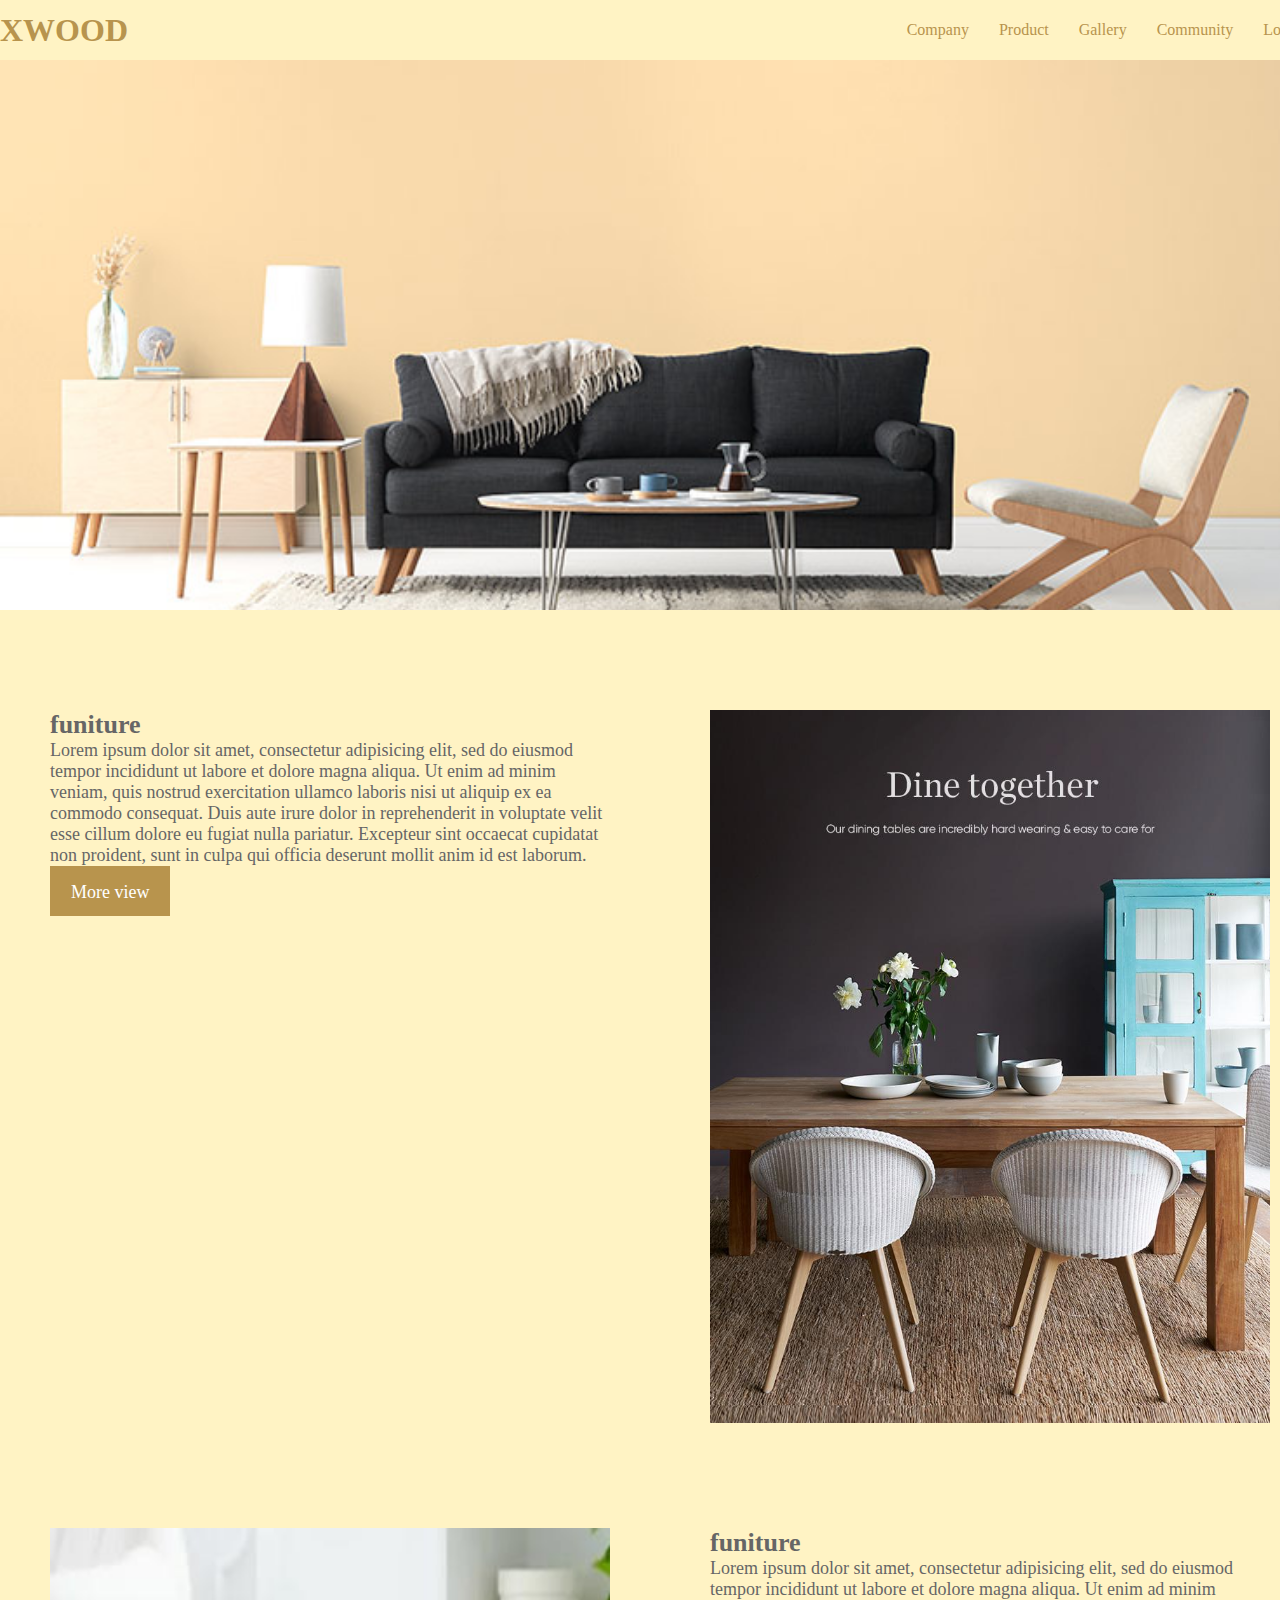
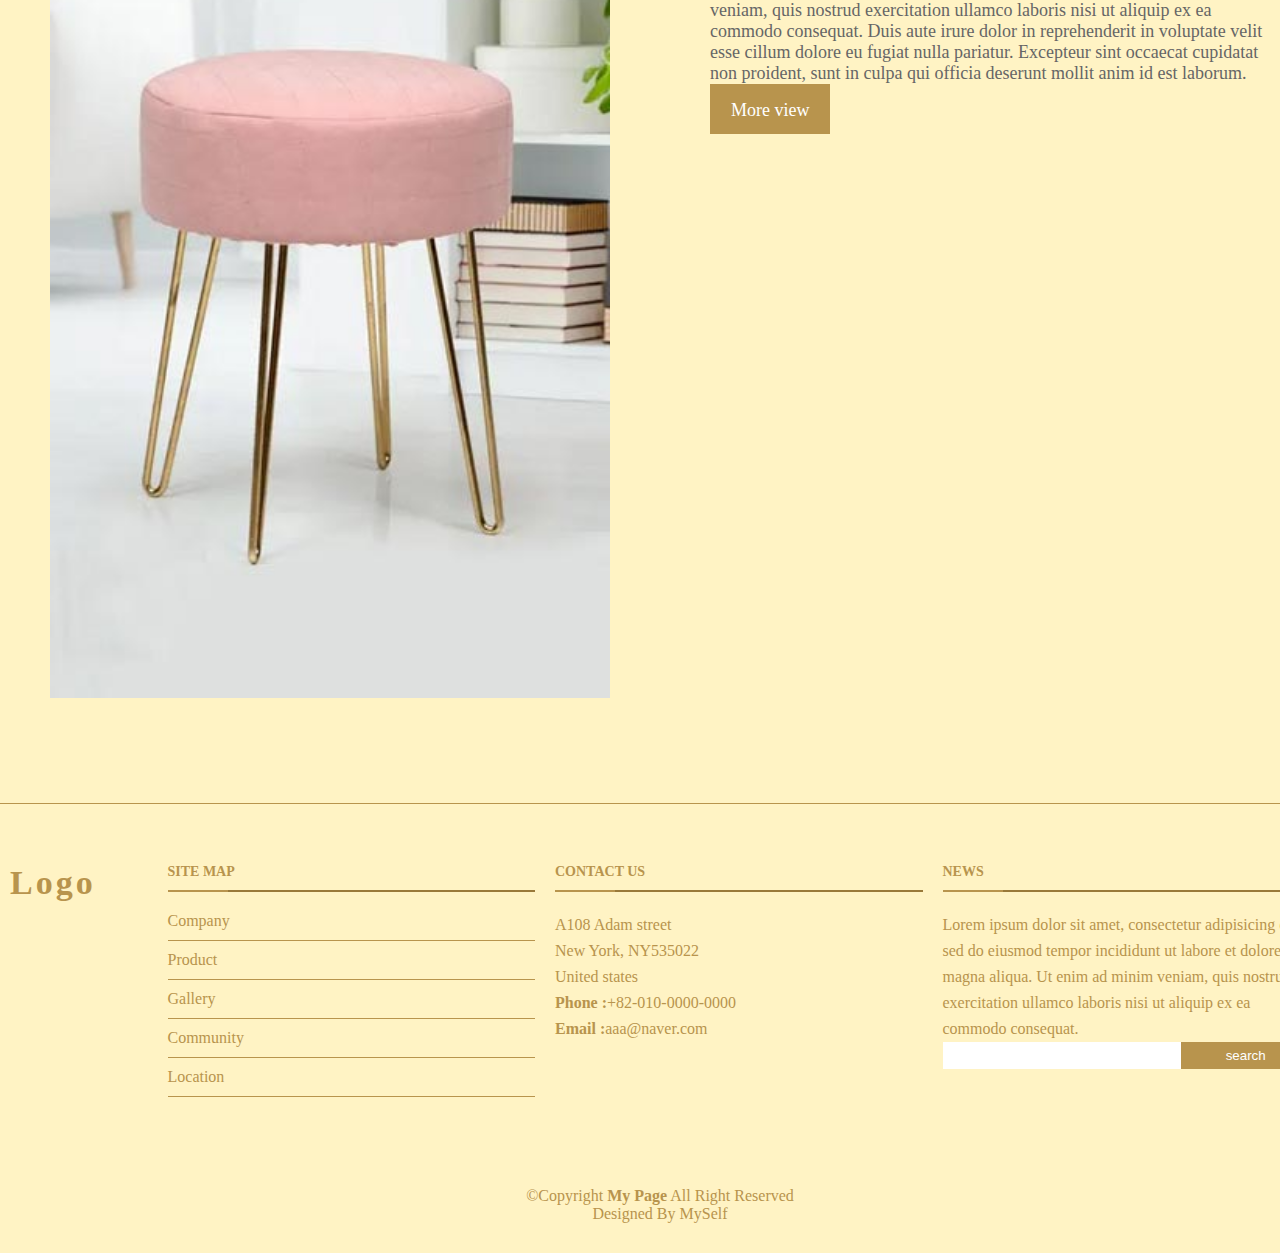
==== index.html @ 2237ab39 "Initial commit" ====
<!DOCTYPE html>
<html lang="ko">
  <head>
    <meta charset="utf-8">
    <meta name="viewport" content="width=device-width, initial-scale=1, maximum-scale=1. minimum-scale=1 user-scalable=no">
    <title>xwood</title>
    <link rel="stylesheet" href="./css/style.min.css">
    <script type="text/javascript" src="./js/jquery.min.js"></script>
    <script type="text/javascript" src="./js/common.js"></script>
  </head>
  <body>
    <div id="wrap">
      <header id="header">
        <!-- 로고 -->
        <h1 id="top-logo">
          <a href="index.html">XWOOD</a>
        </h1>
        <!-- 메인 메뉴 -->
        <nav id="top-nav">
          <ul>
            <li>
              <a href="./company/introduce.html">Company</a>
              <ul class="sub-menu">
                <li><a href="./company/introduce.html">introduce</a></li>
                <li><a href="./company/ci.html">CI</a></li>
                <li><a href="./company/history.html">History</a></li>
              </ul>
            </li>
            <li><a href="./product/product.html">Product</a></li>
            <li><a href="./gallery/gallery.html">Gallery</a></li>
            <li>
              <a href="./community/notice.html">Community</a>
              <ul class="sub-menu">
                <li><a href="./community/notice.html">Notice</a></li>
                <li><a href="./community/faq.html">FAQ</a></li>
              </ul>
            </li>
            <li><a href="./location/location.html">Location</a></li>
          </ul>
        </nav>
      </header>
      <main>
        <!-- 메인 배너 -->
        <div class="mainbanner"></div>
        <!-- 컨텐츠 영역 -->
        <div class="container">
          <div class="content">
            <div class="inner">
              <div class="box items_2">
                <div class="items">
                  <h3 class="title">funiture</h3>
                  <p>Lorem ipsum dolor sit amet, consectetur adipisicing elit, sed do eiusmod tempor incididunt ut labore et dolore magna aliqua. Ut enim ad minim veniam, quis nostrud exercitation ullamco laboris nisi ut aliquip ex ea commodo consequat. Duis aute irure dolor in reprehenderit in voluptate velit esse cillum dolore eu fugiat nulla pariatur. Excepteur sint occaecat cupidatat non proident, sunt in culpa qui officia deserunt mollit anim id est laborum.</p>
                  <a href="./company/introduce.html" class="gbtn">More view</a>
                </div>
                <div class="items">
                  <img src="./img/thumb_nail01.jpg" alt="funiture">
                </div>
              </div>
              <div class="box items_2">
                <div class="items">
                  <img src="./img/thumb_nail02.jpg" alt="funiture">
                </div>
                <div class="items">
                  <h3 class="title">funiture</h3>
                  <p>Lorem ipsum dolor sit amet, consectetur adipisicing elit, sed do eiusmod tempor incididunt ut labore et dolore magna aliqua. Ut enim ad minim veniam, quis nostrud exercitation ullamco laboris nisi ut aliquip ex ea commodo consequat. Duis aute irure dolor in reprehenderit in voluptate velit esse cillum dolore eu fugiat nulla pariatur. Excepteur sint occaecat cupidatat non proident, sunt in culpa qui officia deserunt mollit anim id est laborum.</p>
                  <a href="./company/introduce.html" class="gbtn">More view</a>
                </div>
              </div>
            </div>
          </div>
        </div>
      </main>
      <footer id="footer">
        <!-- footer 상단 영역 -->
        <div class="footer-top">
          <div class="container">
            <div class="row">
              <div class="column footer-logo">
                <!-- footer logo 영역 -->
                <h3>Logo</h3>
              </div>
              <div class="column">
                <!-- site map 영역 -->
                <h4>site map</h4>
                <ul>
                  <li><a href="./company/introduce.html">Company</a></li>
                  <li><a href="./product/product.html">Product</a></li>
                  <li><a href="./gallery/gallery.html">Gallery</a></li>
                  <li><a href="./community/notice.html">Community</a></li>
                  <li><a href="./location/location.html">Location</a></li>
                </ul>
              </div>
              <div class="column">
                <!-- contact us 영역 -->
                <h4>contact us</h4>
                <p>
                  A108 Adam street<br>
                  New York, NY535022<br>
                  United states<br>
                  <strong>Phone :</strong><a href="tel:+82-10-0000-0000">+82-010-0000-0000</a><br>
                  <strong>Email :</strong><a href="mailto:aaa@naver.com">aaa@naver.com</a></p>
              </div>
              <div class="column news">
                <!-- news 영역 -->
                <h4>news</h4>
                <p>Lorem ipsum dolor sit amet, consectetur adipisicing elit, sed do eiusmod tempor incididunt ut labore et dolore magna aliqua. Ut enim ad minim veniam, quis nostrud exercitation ullamco laboris nisi ut aliquip ex ea commodo consequat.</p>
                <form>
                  <input type="text" name="search"><input type="submit" value="search">
                </form>
              </div>
            </div>
          </div>
        </div>
        <!-- footer 하단 영역 -->
        <div class="container">
          <div class="copyright">
            &copy;Copyright<strong> My Page</strong> All Right Reserved
          </div>
          <div class="credits">
            Designed By <a href="mailto:aaa@naver.com">MySelf</a>
          </div>
        </div>
      </footer>
    </div>
  </body>
</html>
---- css/style.min.css ----
html,body{height:100%}body{background:#fff3c4;color:#666}html,body,p,ul,li,h1,h2,h3,h4,h5,h6{margin:0;padding:0}li{list-style:none}a{text-decoration:none;color:#b8944d;transition:.5s}a:hover{color:#e3a936}.gbtn{display:inline-block;box-sizing:border-box;padding:0 20px;height:50px;line-height:50px;text-align:center;background:#b8944d;color:white;border:1px solid #b8944d}.gbtn:hover{background:white;color:#b8944d}.box{display:flex}.box .items{box-sizing:border-box;padding:50px;flex:100%;flex-shrink:0;font-size:18px}.box .items .title{font-size:26px}.box .items img{width:100%}.box.items_2 .items{flex:50%}table{width:100%;table-layout:fixed;border-collapse:collapse;border:0}table+.gbtn{margin-top:20px}table+.gbtn.right{float:right}table th{padding:20px 15px;text-align:left;font-weight:500;font-size:16px;color:white;text-transform:uppercase}table td{padding:15px;height:30px;text-align:left;vertical-align:middle;font-weight:300;font-size:12px;color:#666;border-bottom:1px solid #b8944d}.tbl-header{background-color:#b8944d}.tbl-content{margin-top:0}dl{margin:50px auto}dl dt{font-size:18px;text-indent:3em;color:white;line-height:35px;height:35px;background:#b8944d}dl dd{height:300px;background:#d4d0c8}dl dd p{text-indent:1em;padding:20px}#wrap{width:1320px;margin:0 auto}#wrap #header{position:relative;height:60px}#wrap #header #top-logo{float:left}#wrap #header #top-logo a{height:60px;line-height:60px}#wrap #header #top-nav{position:relative;height:60px;float:right}#wrap #header #top-nav ul{float:left}#wrap #header #top-nav ul li{position:relative;float:left;margin-left:30px}#wrap #header #top-nav ul li:first-child{margin-left:0}#wrap #header #top-nav ul li a{display:inline-block;width:100%;height:100%;line-height:60px}#wrap #header #top-nav ul li:hover .sub-menu{visibility:visible;top:100%;opacity:1}#wrap #header #top-nav ul li .sub-menu{position:absolute;border:1px solid #b8944d;visibility:hidden;top:calc( 100% - 3px);opacity:0;transition:.3s}#wrap #header #top-nav ul li .sub-menu li{width:100%;margin:0;background:white;box-sizing:border-box;padding:0 10px;min-width:150px;transition:.3s}#wrap #header #top-nav ul li .sub-menu li:hover{background:#b8944d}#wrap #header #top-nav ul li .sub-menu li:hover a{color:white}#wrap #header #top-nav ul li .sub-menu li a{line-height:40px;height:40px}#wrap main{min-height:calc( 100vh - (60px + 80px + 51px ))}#wrap #footer{margin-top:50px;border-top:1px solid #b8944d;color:#b8944d}#wrap #footer>.container{padding:30px 0;text-align:center}#wrap #footer .container .row{display:flex;justify-content:center;flex-wrap:wrap}#wrap #footer .container .row .column{flex:25%;padding:0 10px;margin-bottom:30px;box-sizing:border-box}#wrap #footer .container .row .column.footer-logo{flex:100px}#wrap #footer .container .row .column.footer-logo h3{font-size:34px;padding:2px 0 2px 0;line-height:1;font-weight:700;letter-spacing:3px}#wrap #footer .container .row .column.news input[type=text]{border:0;padding:6px 8px;width:65%;box-sizing:border-box}#wrap #footer .container .row .column.news input[type=submit]{border:0;padding:6px 0;width:35%;background:#b8944d;color:white;cursor:pointer}#wrap #footer .container .row .column h4{position:relative;font-size:14px;font-weight:700;text-transform:uppercase;padding-bottom:12px;margin-bottom:20px}#wrap #footer .container .row .column h4::before,#wrap #footer .container .row .column h4::after{content:'';position:absolute;left:0;bottom:0;height:2px}#wrap #footer .container .row .column h4::before{right:0;background:#997939}#wrap #footer .container .row .column h4::after{width:60px;background:#b8944d}#wrap #footer .container .row .column ul li{border-bottom:1px solid #b8944d;padding:10px 0}#wrap #footer .container .row .column ul li:first-child{padding-top:0}#wrap #footer .container .row .column p{line-height:26px}#wrap #footer .footer-top{padding:60px 0 30px}.mainbanner{height:550px;background:url("../img/main_banner.jpg");background-repeat:no-repeat;background-size:cover}.inner:nth-child(1){margin-top:50px}body.subpage main .container{display:flex}body.subpage main .container #lnb{flex:230px;flex-shrink:0;flex-grow:0;box-sizing:border-box;padding-right:50px}body.subpage main .container #lnb ul li{border-bottom:1px solid #b8944d}body.subpage main .container #lnb ul li a{display:inline-block;width:100%;height:100%;line-height:50px;font-size:18px;box-sizing:border-box;transition:.5s}body.subpage main .container #lnb ul li a:hover{padding-left:20px}body.subpage main .container #lnb ul li a.on{color:white;background:#b8944d;padding-left:20px}body.subpage main .container .sub-title+.inner .tbl-header{margin-top:50px}body.subpage main .container span{position:relative;display:inline-block;padding-bottom:8px;margin-left:50px;line-height:43px}body.subpage main .container span::before{content:'';display:block;position:absolute;width:100%;height:3px;bottom:0;background:#b8944d}body.subpage main .container .inner+.inner{margin-top:50px;padding-top:50px;border-top:1px solid #b8944d}body.subpage main .container .inner .box{flex-wrap:wrap}
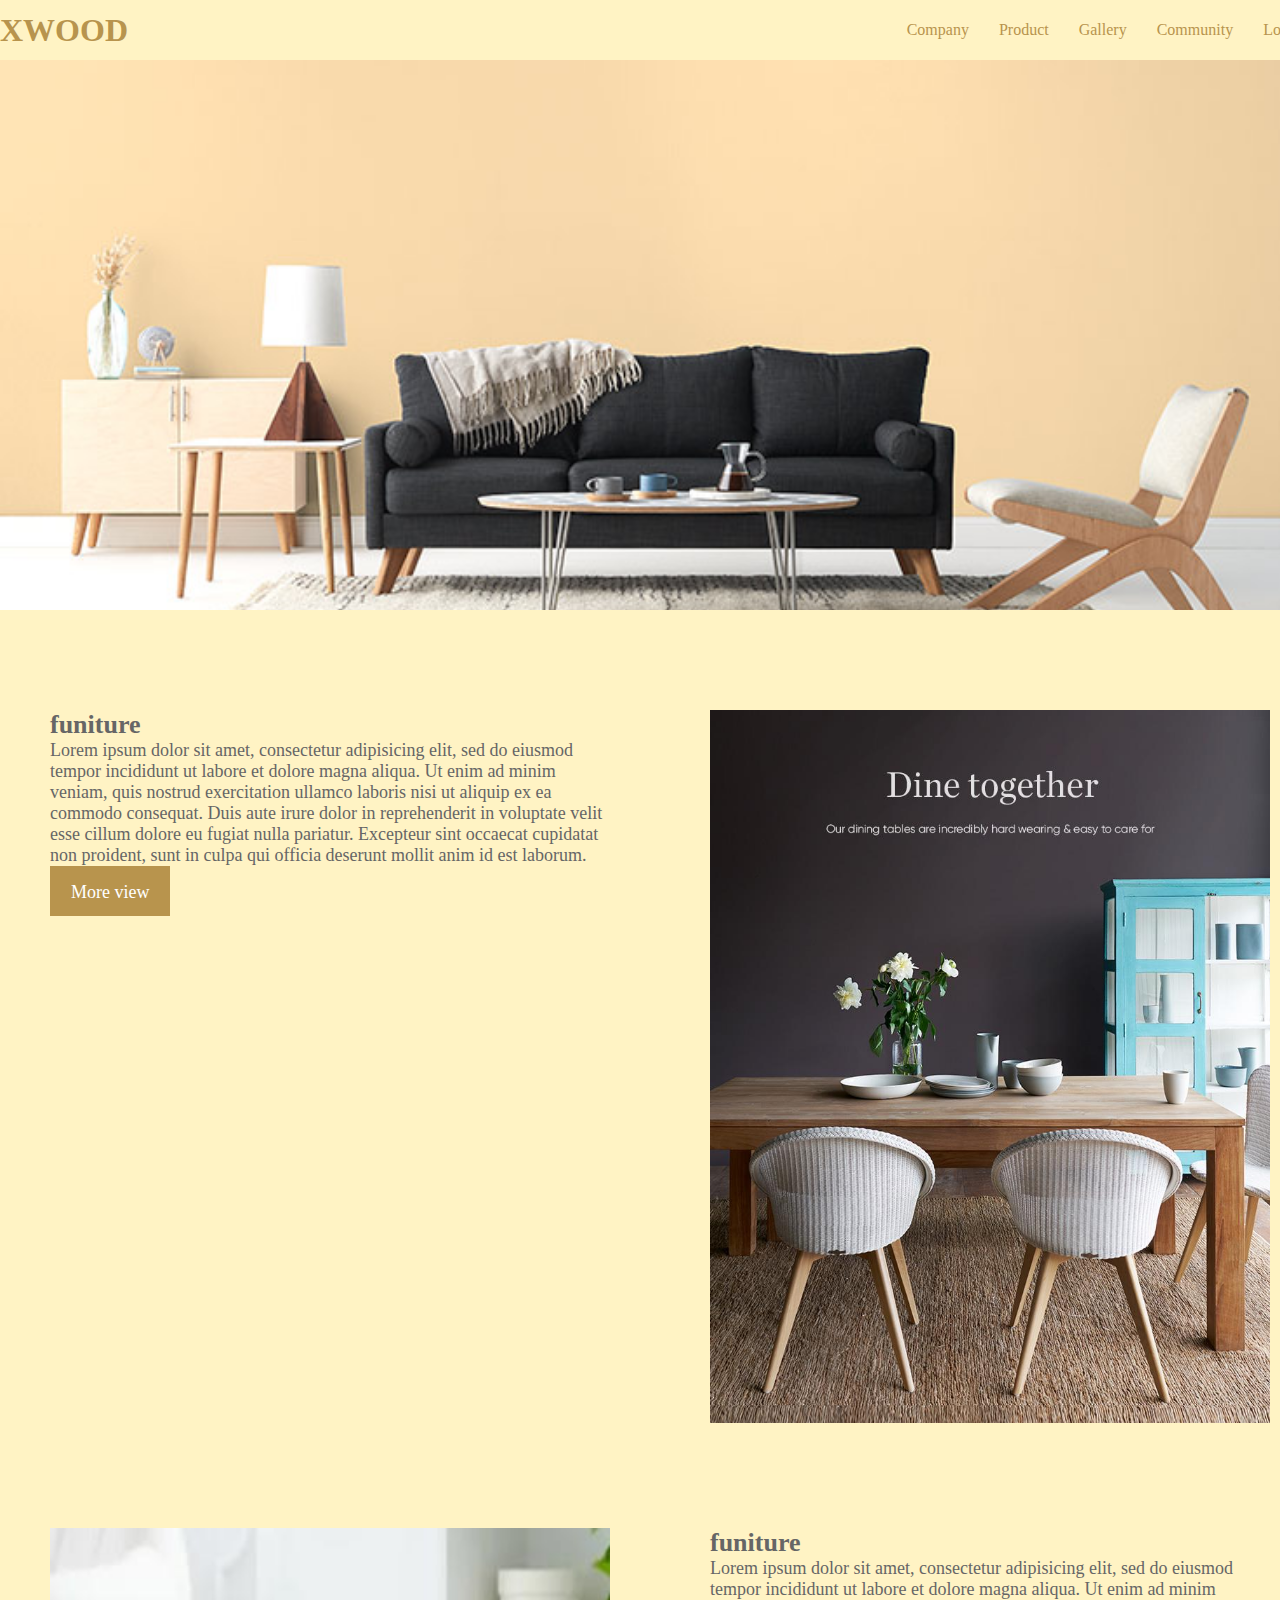
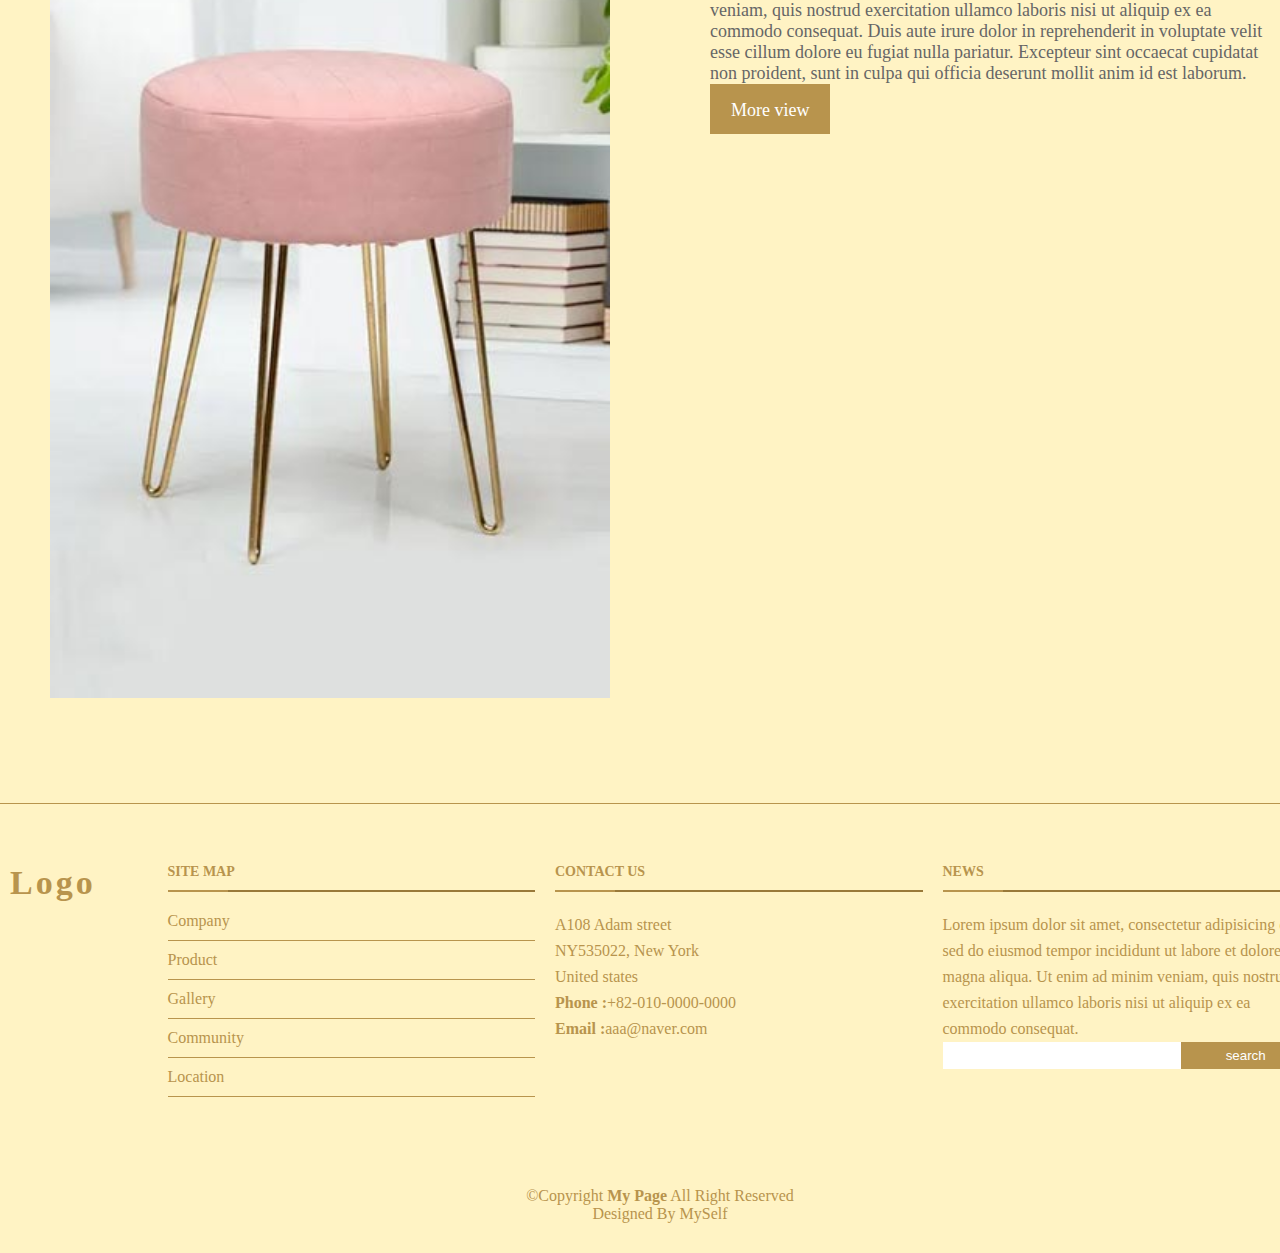
==== commit a5862c5e: "Update index.html" ====
--- a/index.html
+++ b/index.html
@@ -2,7 +2,7 @@
 <html lang="ko">
   <head>
     <meta charset="utf-8">
-    <meta name="viewport" content="width=device-width, initial-scale=1, maximum-scale=1. minimum-scale=1 user-scalable=no">
+    <meta name="viewport" content="width=device-width, initial-scale=1, minimum-scale=1, maximum-scale=1, user-scalable=no">
     <title>xwood</title>
     <link rel="stylesheet" href="./css/style.min.css">
     <script type="text/javascript" src="./js/jquery.min.js"></script>
@@ -95,7 +95,7 @@
                 <h4>contact us</h4>
                 <p>
                   A108 Adam street<br>
-                  New York, NY535022<br>
+                  NY535022, New York<br>
                   United states<br>
                   <strong>Phone :</strong><a href="tel:+82-10-0000-0000">+82-010-0000-0000</a><br>
                   <strong>Email :</strong><a href="mailto:aaa@naver.com">aaa@naver.com</a></p>
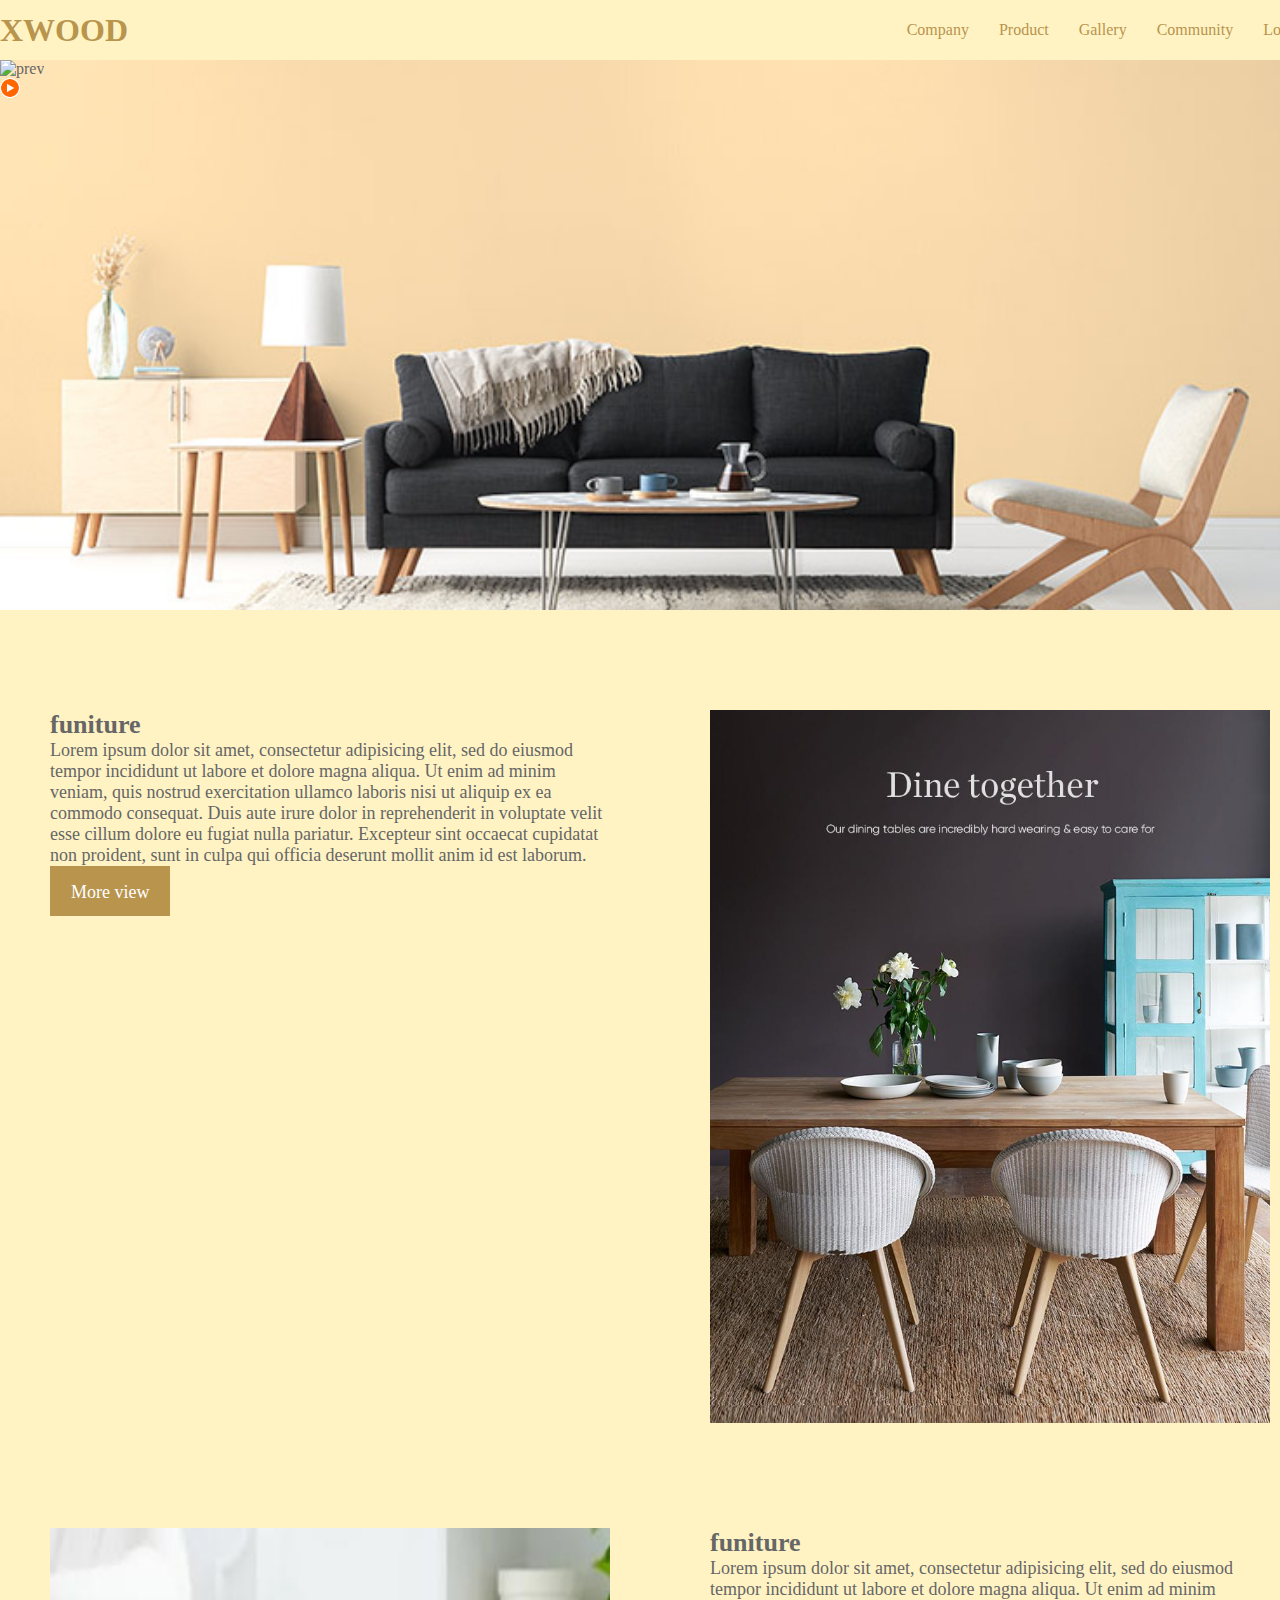
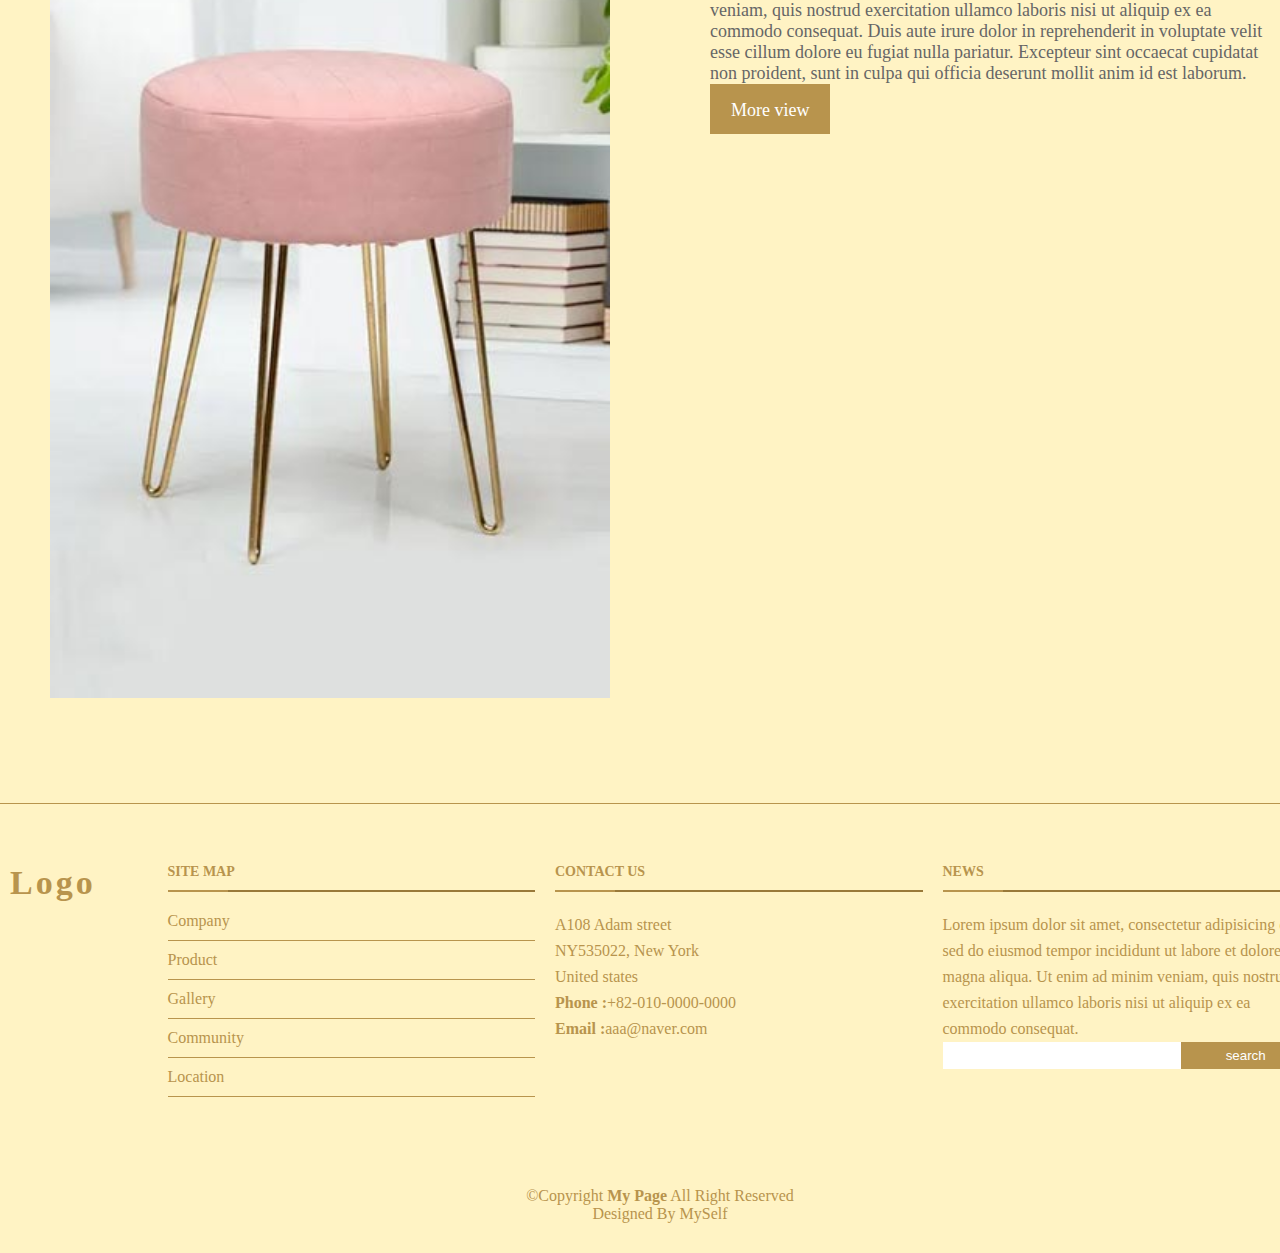
==== commit e7e45eb9: "Update" ====
--- a/index.html
+++ b/index.html
@@ -41,7 +41,22 @@
       </header>
       <main>
         <!-- 메인 배너 -->
-        <div class="mainbanner"></div>
+        <div class="mainbanner">
+          <div id="carousel-wrap">
+            <p id="carousel-prev" class="btn"><img src="./img/btn_prev.png" alt="prev"></p>
+            <p id="carousel-next" class="btn"><img src="./img/btn_next.png" alt="next"></p>
+            <div id="carousel">
+              <div id="carousel-inner">
+                <ul class="column">
+                  <!-- <li><a href="#"><img src="./img/company/company_img01.jpg" alt=""></a></li>
+                  <li><a href="#"><img src="./img/company/company_img02.jpg" alt=""></a></li>
+                  <li><a href="#"><img src="./img/company/company_img01.jpg" alt=""></a></li>
+                  <li><a href="#"><img src="./img/company/company_img02.jpg" alt=""></a></li> -->
+                </ul>
+              </div>
+            </div>
+          </div>
+        </div>
         <!-- 컨텐츠 영역 -->
         <div class="container">
           <div class="content">
--- a/css/style.min.css
+++ b/css/style.min.css
@@ -1 +1 @@
-html,body{height:100%}body{background:#fff3c4;color:#666}html,body,p,ul,li,h1,h2,h3,h4,h5,h6{margin:0;padding:0}li{list-style:none}a{text-decoration:none;color:#b8944d;transition:.5s}a:hover{color:#e3a936}.gbtn{display:inline-block;box-sizing:border-box;padding:0 20px;height:50px;line-height:50px;text-align:center;background:#b8944d;color:white;border:1px solid #b8944d}.gbtn:hover{background:white;color:#b8944d}.box{display:flex}.box .items{box-sizing:border-box;padding:50px;flex:100%;flex-shrink:0;font-size:18px}.box .items .title{font-size:26px}.box .items img{width:100%}.box.items_2 .items{flex:50%}table{width:100%;table-layout:fixed;border-collapse:collapse;border:0}table+.gbtn{margin-top:20px}table+.gbtn.right{float:right}table th{padding:20px 15px;text-align:left;font-weight:500;font-size:16px;color:white;text-transform:uppercase}table td{padding:15px;height:30px;text-align:left;vertical-align:middle;font-weight:300;font-size:12px;color:#666;border-bottom:1px solid #b8944d}.tbl-header{background-color:#b8944d}.tbl-content{margin-top:0}dl{margin:50px auto}dl dt{font-size:18px;text-indent:3em;color:white;line-height:35px;height:35px;background:#b8944d}dl dd{height:300px;background:#d4d0c8}dl dd p{text-indent:1em;padding:20px}#wrap{width:1320px;margin:0 auto}#wrap #header{position:relative;height:60px}#wrap #header #top-logo{float:left}#wrap #header #top-logo a{height:60px;line-height:60px}#wrap #header #top-nav{position:relative;height:60px;float:right}#wrap #header #top-nav ul{float:left}#wrap #header #top-nav ul li{position:relative;float:left;margin-left:30px}#wrap #header #top-nav ul li:first-child{margin-left:0}#wrap #header #top-nav ul li a{display:inline-block;width:100%;height:100%;line-height:60px}#wrap #header #top-nav ul li:hover .sub-menu{visibility:visible;top:100%;opacity:1}#wrap #header #top-nav ul li .sub-menu{position:absolute;border:1px solid #b8944d;visibility:hidden;top:calc( 100% - 3px);opacity:0;transition:.3s}#wrap #header #top-nav ul li .sub-menu li{width:100%;margin:0;background:white;box-sizing:border-box;padding:0 10px;min-width:150px;transition:.3s}#wrap #header #top-nav ul li .sub-menu li:hover{background:#b8944d}#wrap #header #top-nav ul li .sub-menu li:hover a{color:white}#wrap #header #top-nav ul li .sub-menu li a{line-height:40px;height:40px}#wrap main{min-height:calc( 100vh - (60px + 80px + 51px ))}#wrap #footer{margin-top:50px;border-top:1px solid #b8944d;color:#b8944d}#wrap #footer>.container{padding:30px 0;text-align:center}#wrap #footer .container .row{display:flex;justify-content:center;flex-wrap:wrap}#wrap #footer .container .row .column{flex:25%;padding:0 10px;margin-bottom:30px;box-sizing:border-box}#wrap #footer .container .row .column.footer-logo{flex:100px}#wrap #footer .container .row .column.footer-logo h3{font-size:34px;padding:2px 0 2px 0;line-height:1;font-weight:700;letter-spacing:3px}#wrap #footer .container .row .column.news input[type=text]{border:0;padding:6px 8px;width:65%;box-sizing:border-box}#wrap #footer .container .row .column.news input[type=submit]{border:0;padding:6px 0;width:35%;background:#b8944d;color:white;cursor:pointer}#wrap #footer .container .row .column h4{position:relative;font-size:14px;font-weight:700;text-transform:uppercase;padding-bottom:12px;margin-bottom:20px}#wrap #footer .container .row .column h4::before,#wrap #footer .container .row .column h4::after{content:'';position:absolute;left:0;bottom:0;height:2px}#wrap #footer .container .row .column h4::before{right:0;background:#997939}#wrap #footer .container .row .column h4::after{width:60px;background:#b8944d}#wrap #footer .container .row .column ul li{border-bottom:1px solid #b8944d;padding:10px 0}#wrap #footer .container .row .column ul li:first-child{padding-top:0}#wrap #footer .container .row .column p{line-height:26px}#wrap #footer .footer-top{padding:60px 0 30px}.mainbanner{height:550px;background:url("../img/main_banner.jpg");background-repeat:no-repeat;background-size:cover}.inner:nth-child(1){margin-top:50px}body.subpage main .container{display:flex}body.subpage main .container #lnb{flex:230px;flex-shrink:0;flex-grow:0;box-sizing:border-box;padding-right:50px}body.subpage main .container #lnb ul li{border-bottom:1px solid #b8944d}body.subpage main .container #lnb ul li a{display:inline-block;width:100%;height:100%;line-height:50px;font-size:18px;box-sizing:border-box;transition:.5s}body.subpage main .container #lnb ul li a:hover{padding-left:20px}body.subpage main .container #lnb ul li a.on{color:white;background:#b8944d;padding-left:20px}body.subpage main .container .sub-title+.inner .tbl-header{margin-top:50px}body.subpage main .container span{position:relative;display:inline-block;padding-bottom:8px;margin-left:50px;line-height:43px}body.subpage main .container span::before{content:'';display:block;position:absolute;width:100%;height:3px;bottom:0;background:#b8944d}body.subpage main .container .inner+.inner{margin-top:50px;padding-top:50px;border-top:1px solid #b8944d}body.subpage main .container .inner .box{flex-wrap:wrap}
+html,body{height:100%}body{background:#fff3c4;color:#666}html,body,p,dl,dt,dd,ul,li,h1,h2,h3,h4,h5,h6{margin:0;padding:0}li{list-style:none}a{text-decoration:none;color:#b8944d;transition:.5s}a:hover{color:#e3a936}.gbtn{display:inline-block;box-sizing:border-box;padding:0 20px;height:50px;line-height:50px;text-align:center;background:#b8944d;color:white;border:1px solid #b8944d}.gbtn:hover{background:white;color:#b8944d}.box{display:flex}.box .items{box-sizing:border-box;padding:50px;flex:100%;flex-shrink:0;font-size:18px}.box .items .title{font-size:26px}.box .items img{width:100%}.box.items_2 .items{flex:50%}table{width:100%;table-layout:fixed;border-collapse:collapse;border:0}table+.gbtn{margin-top:20px}table+.gbtn.right{float:right}table th{padding:20px 15px;text-align:left;font-weight:500;font-size:16px;color:white;text-transform:uppercase}table td{padding:15px;height:30px;text-align:left;vertical-align:middle;font-weight:300;font-size:12px;color:#666;border-bottom:1px solid #b8944d}.tbl-header{background-color:#b8944d}.tbl-content{margin-top:0}dl{margin:50px auto}dl dt{font-size:18px;text-indent:3em;color:white;line-height:35px;height:35px;background:#b8944d}dl dd{height:300px;background:#d4d0c8}dl dd p{text-indent:1em;padding:20px}.map-info-window{width:150px;text-align:center;display:contents;padding:6px 0}#wrap{width:1320px;margin:0 auto}#wrap #header{position:relative;height:60px}#wrap #header #top-logo{float:left}#wrap #header #top-logo a{height:60px;line-height:60px}#wrap #header #top-nav{position:relative;height:60px;float:right}#wrap #header #top-nav ul{float:left}#wrap #header #top-nav ul li{position:relative;float:left;margin-left:30px}#wrap #header #top-nav ul li:first-child{margin-left:0}#wrap #header #top-nav ul li a{display:inline-block;width:100%;height:100%;line-height:60px}#wrap #header #top-nav ul li:hover .sub-menu{visibility:visible;top:100%;opacity:1}#wrap #header #top-nav ul li .sub-menu{position:absolute;border:1px solid #b8944d;visibility:hidden;top:calc( 100% - 3px);opacity:0;transition:.3s}#wrap #header #top-nav ul li .sub-menu li{width:100%;margin:0;background:white;box-sizing:border-box;padding:0 10px;min-width:150px;transition:.3s}#wrap #header #top-nav ul li .sub-menu li:hover{background:#b8944d}#wrap #header #top-nav ul li .sub-menu li:hover a{color:white}#wrap #header #top-nav ul li .sub-menu li a{line-height:40px;height:40px}#wrap main{min-height:calc( 100vh - (60px + 80px + 51px ))}#wrap #footer{margin-top:50px;border-top:1px solid #b8944d;color:#b8944d}#wrap #footer>.container{padding:30px 0;text-align:center}#wrap #footer .container .row{display:flex;justify-content:center;flex-wrap:wrap}#wrap #footer .container .row .column{flex:25%;padding:0 10px;margin-bottom:30px;box-sizing:border-box}#wrap #footer .container .row .column.footer-logo{flex:100px}#wrap #footer .container .row .column.footer-logo h3{font-size:34px;padding:2px 0 2px 0;line-height:1;font-weight:700;letter-spacing:3px}#wrap #footer .container .row .column.news input[type=text]{border:0;padding:6px 8px;width:65%;box-sizing:border-box}#wrap #footer .container .row .column.news input[type=submit]{border:0;padding:6px 0;width:35%;background:#b8944d;color:white;cursor:pointer}#wrap #footer .container .row .column h4{position:relative;font-size:14px;font-weight:700;text-transform:uppercase;padding-bottom:12px;margin-bottom:20px}#wrap #footer .container .row .column h4::before,#wrap #footer .container .row .column h4::after{content:'';position:absolute;left:0;bottom:0;height:2px}#wrap #footer .container .row .column h4::before{right:0;background:#997939}#wrap #footer .container .row .column h4::after{width:60px;background:#b8944d}#wrap #footer .container .row .column ul li{border-bottom:1px solid #b8944d;padding:10px 0}#wrap #footer .container .row .column ul li:first-child{padding-top:0}#wrap #footer .container .row .column p{line-height:26px}#wrap #footer .footer-top{padding:60px 0 30px}.mainbanner{height:550px;background:url("../img/main_banner.jpg");background-repeat:no-repeat;background-size:cover}.inner:nth-child(1){margin-top:50px}body.subpage main .container{display:flex}body.subpage main .container #lnb{flex:230px;flex-shrink:0;flex-grow:0;box-sizing:border-box;padding-right:50px}body.subpage main .container #lnb ul li{border-bottom:1px solid #b8944d}body.subpage main .container #lnb ul li a{display:inline-block;width:100%;height:100%;line-height:50px;font-size:18px;box-sizing:border-box;transition:.5s}body.subpage main .container #lnb ul li a:hover{padding-left:20px}body.subpage main .container #lnb ul li a.on{color:white;background:#b8944d;padding-left:20px}body.subpage main .container .sub-title+.inner .tbl-header{margin-top:50px}body.subpage main .container span{position:relative;display:inline-block;padding-bottom:8px;margin-left:50px;line-height:43px}body.subpage main .container span::before{content:'';display:block;position:absolute;width:100%;height:3px;bottom:0;background:#b8944d}body.subpage main .container .inner+.inner{margin-top:50px;padding-top:50px;border-top:1px solid #b8944d}body.subpage main .container .inner .box{flex-wrap:wrap}
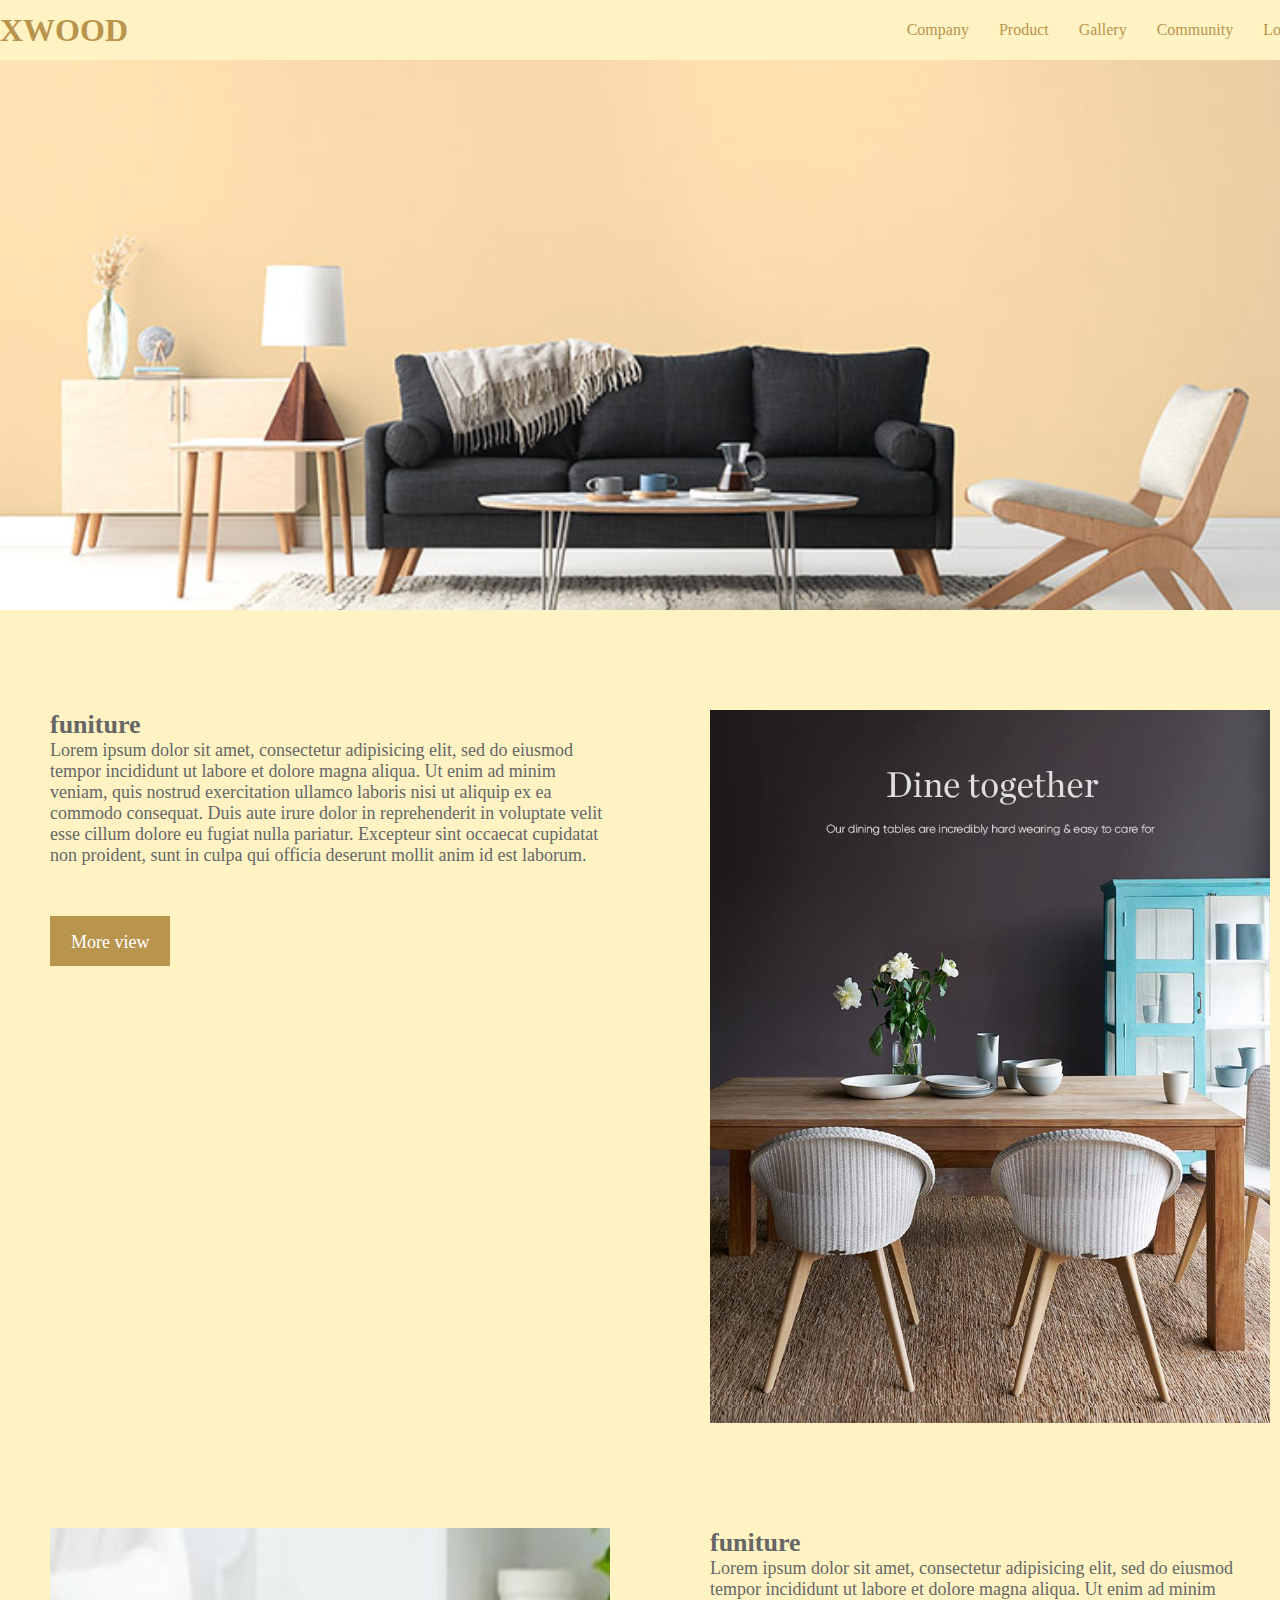
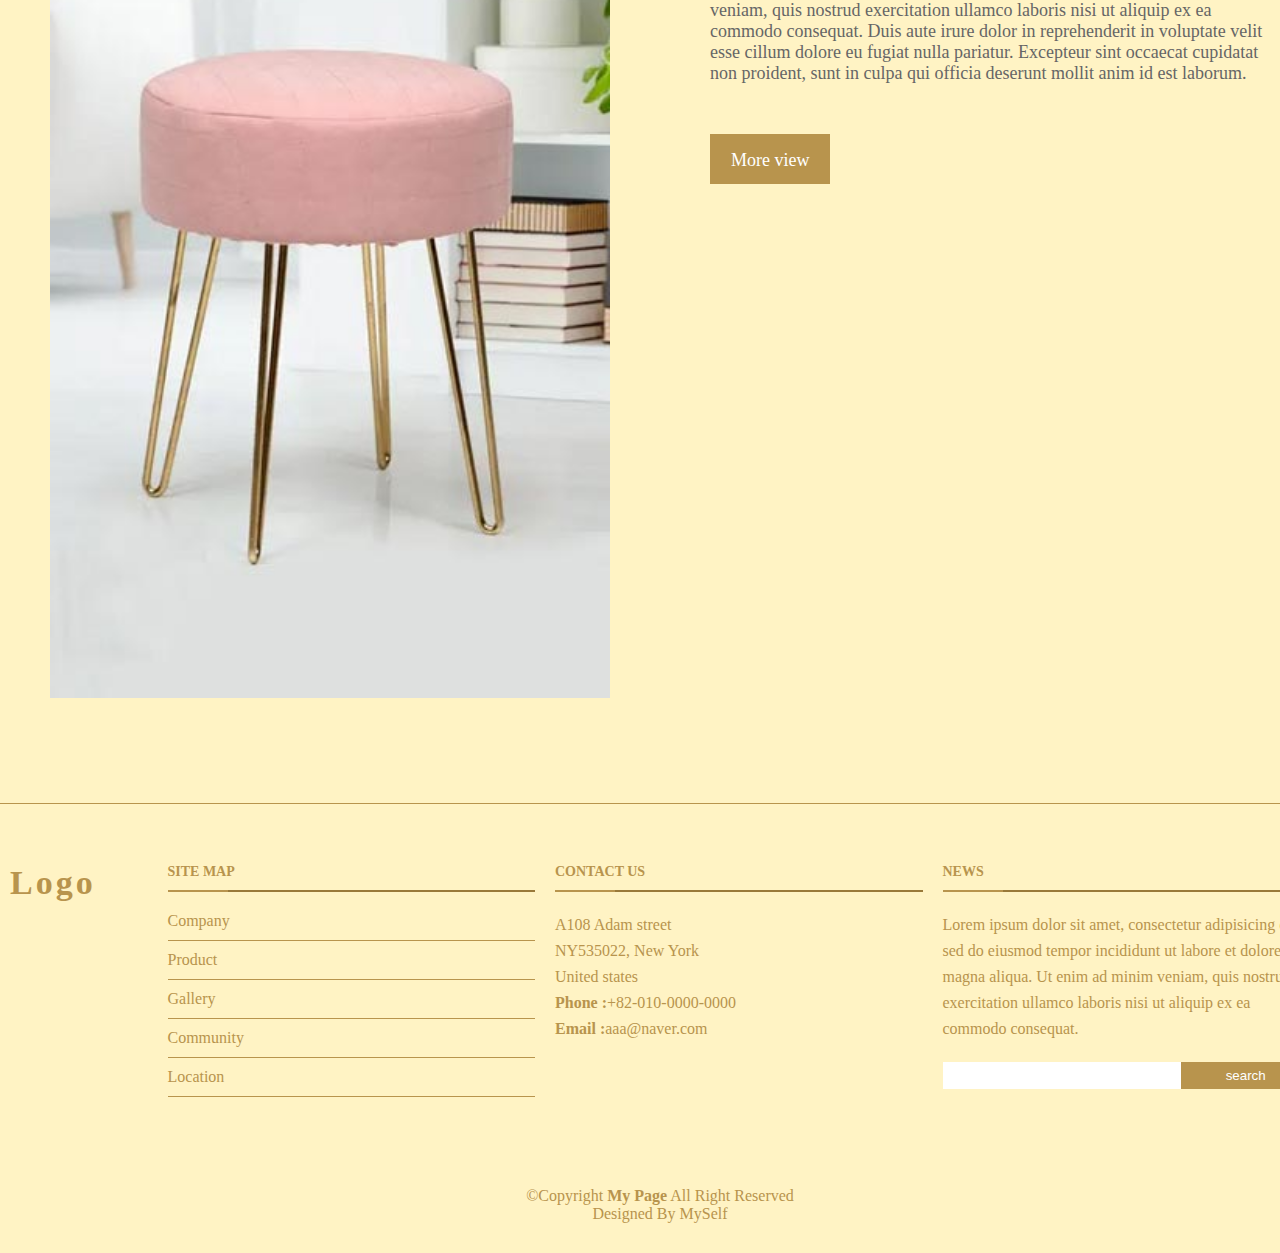
==== commit 7f26451a: "Update index.html" ====
--- a/index.html
+++ b/index.html
@@ -43,8 +43,8 @@
         <!-- 메인 배너 -->
         <div class="mainbanner">
           <div id="carousel-wrap">
-            <p id="carousel-prev" class="btn"><img src="./img/btn_prev.png" alt="prev"></p>
-            <p id="carousel-next" class="btn"><img src="./img/btn_next.png" alt="next"></p>
+            <!-- <p id="carousel-prev" class="btn"><img src="./img/btn_prev.png" alt="prev"></p>
+            <p id="carousel-next" class="btn"><img src="./img/btn_next.png" alt="next"></p> -->
             <div id="carousel">
               <div id="carousel-inner">
                 <ul class="column">
--- a/css/style.min.css
+++ b/css/style.min.css
@@ -1 +1 @@
-html,body{height:100%}body{background:#fff3c4;color:#666}html,body,p,dl,dt,dd,ul,li,h1,h2,h3,h4,h5,h6{margin:0;padding:0}li{list-style:none}a{text-decoration:none;color:#b8944d;transition:.5s}a:hover{color:#e3a936}.gbtn{display:inline-block;box-sizing:border-box;padding:0 20px;height:50px;line-height:50px;text-align:center;background:#b8944d;color:white;border:1px solid #b8944d}.gbtn:hover{background:white;color:#b8944d}.box{display:flex}.box .items{box-sizing:border-box;padding:50px;flex:100%;flex-shrink:0;font-size:18px}.box .items .title{font-size:26px}.box .items img{width:100%}.box.items_2 .items{flex:50%}table{width:100%;table-layout:fixed;border-collapse:collapse;border:0}table+.gbtn{margin-top:20px}table+.gbtn.right{float:right}table th{padding:20px 15px;text-align:left;font-weight:500;font-size:16px;color:white;text-transform:uppercase}table td{padding:15px;height:30px;text-align:left;vertical-align:middle;font-weight:300;font-size:12px;color:#666;border-bottom:1px solid #b8944d}.tbl-header{background-color:#b8944d}.tbl-content{margin-top:0}dl{margin:50px auto}dl dt{font-size:18px;text-indent:3em;color:white;line-height:35px;height:35px;background:#b8944d}dl dd{height:300px;background:#d4d0c8}dl dd p{text-indent:1em;padding:20px}.map-info-window{width:150px;text-align:center;display:contents;padding:6px 0}#wrap{width:1320px;margin:0 auto}#wrap #header{position:relative;height:60px}#wrap #header #top-logo{float:left}#wrap #header #top-logo a{height:60px;line-height:60px}#wrap #header #top-nav{position:relative;height:60px;float:right}#wrap #header #top-nav ul{float:left}#wrap #header #top-nav ul li{position:relative;float:left;margin-left:30px}#wrap #header #top-nav ul li:first-child{margin-left:0}#wrap #header #top-nav ul li a{display:inline-block;width:100%;height:100%;line-height:60px}#wrap #header #top-nav ul li:hover .sub-menu{visibility:visible;top:100%;opacity:1}#wrap #header #top-nav ul li .sub-menu{position:absolute;border:1px solid #b8944d;visibility:hidden;top:calc( 100% - 3px);opacity:0;transition:.3s}#wrap #header #top-nav ul li .sub-menu li{width:100%;margin:0;background:white;box-sizing:border-box;padding:0 10px;min-width:150px;transition:.3s}#wrap #header #top-nav ul li .sub-menu li:hover{background:#b8944d}#wrap #header #top-nav ul li .sub-menu li:hover a{color:white}#wrap #header #top-nav ul li .sub-menu li a{line-height:40px;height:40px}#wrap main{min-height:calc( 100vh - (60px + 80px + 51px ))}#wrap #footer{margin-top:50px;border-top:1px solid #b8944d;color:#b8944d}#wrap #footer>.container{padding:30px 0;text-align:center}#wrap #footer .container .row{display:flex;justify-content:center;flex-wrap:wrap}#wrap #footer .container .row .column{flex:25%;padding:0 10px;margin-bottom:30px;box-sizing:border-box}#wrap #footer .container .row .column.footer-logo{flex:100px}#wrap #footer .container .row .column.footer-logo h3{font-size:34px;padding:2px 0 2px 0;line-height:1;font-weight:700;letter-spacing:3px}#wrap #footer .container .row .column.news input[type=text]{border:0;padding:6px 8px;width:65%;box-sizing:border-box}#wrap #footer .container .row .column.news input[type=submit]{border:0;padding:6px 0;width:35%;background:#b8944d;color:white;cursor:pointer}#wrap #footer .container .row .column h4{position:relative;font-size:14px;font-weight:700;text-transform:uppercase;padding-bottom:12px;margin-bottom:20px}#wrap #footer .container .row .column h4::before,#wrap #footer .container .row .column h4::after{content:'';position:absolute;left:0;bottom:0;height:2px}#wrap #footer .container .row .column h4::before{right:0;background:#997939}#wrap #footer .container .row .column h4::after{width:60px;background:#b8944d}#wrap #footer .container .row .column ul li{border-bottom:1px solid #b8944d;padding:10px 0}#wrap #footer .container .row .column ul li:first-child{padding-top:0}#wrap #footer .container .row .column p{line-height:26px}#wrap #footer .footer-top{padding:60px 0 30px}.mainbanner{height:550px;background:url("../img/main_banner.jpg");background-repeat:no-repeat;background-size:cover}.inner:nth-child(1){margin-top:50px}body.subpage main .container{display:flex}body.subpage main .container #lnb{flex:230px;flex-shrink:0;flex-grow:0;box-sizing:border-box;padding-right:50px}body.subpage main .container #lnb ul li{border-bottom:1px solid #b8944d}body.subpage main .container #lnb ul li a{display:inline-block;width:100%;height:100%;line-height:50px;font-size:18px;box-sizing:border-box;transition:.5s}body.subpage main .container #lnb ul li a:hover{padding-left:20px}body.subpage main .container #lnb ul li a.on{color:white;background:#b8944d;padding-left:20px}body.subpage main .container .sub-title+.inner .tbl-header{margin-top:50px}body.subpage main .container span{position:relative;display:inline-block;padding-bottom:8px;margin-left:50px;line-height:43px}body.subpage main .container span::before{content:'';display:block;position:absolute;width:100%;height:3px;bottom:0;background:#b8944d}body.subpage main .container .inner+.inner{margin-top:50px;padding-top:50px;border-top:1px solid #b8944d}body.subpage main .container .inner .box{flex-wrap:wrap}
+html,body{height:100%}body{background:#fff3c4;color:#666}html,body,p,dl,dt,dd,ul,li,h1,h2,h3,h4,h5,h6{margin:0;padding:0}li{list-style:none}a{text-decoration:none;color:#b8944d;transition:.5s}a:hover{color:#e3a936}.gbtn{display:inline-block;box-sizing:border-box;padding:0 20px;height:50px;line-height:50px;text-align:center;background:#b8944d;color:white;border:1px solid #b8944d}.gbtn:hover{background:white;color:#b8944d}.box{display:flex}.box .items{box-sizing:border-box;padding:50px;flex:100%;flex-shrink:0;font-size:18px}.box .items .title{font-size:26px}.box .items img{width:100%}.box.items_2 .items{flex:50%}table{width:100%;table-layout:fixed;border-collapse:collapse;border:0}table+.gbtn{margin-top:20px}table+.gbtn.right{float:right}table th{padding:20px 15px;text-align:left;font-weight:500;font-size:16px;color:white;text-transform:uppercase}table td{padding:15px;height:30px;text-align:left;vertical-align:middle;font-weight:300;font-size:12px;color:#666;border-bottom:1px solid #b8944d}.tbl-header{background-color:#b8944d}.tbl-content{margin-top:0}dl{margin:50px auto}dl dt{font-size:18px;text-indent:3em;color:white;line-height:35px;height:35px;background:#b8944d}dl dd{height:300px;background:#d4d0c8}dl dd p{text-indent:1em;padding:20px}.map-info-window{width:150px;text-align:center;display:contents;padding:6px 0}#wrap{width:1320px;margin:0 auto}#wrap #header{position:relative;height:60px}#wrap #header #top-logo{float:left}#wrap #header #top-logo a{height:60px;line-height:60px}#wrap #header #top-nav{position:relative;height:60px;float:right}#wrap #header #top-nav ul{float:left}#wrap #header #top-nav ul li{position:relative;float:left;margin-left:30px}#wrap #header #top-nav ul li:first-child{margin-left:0}#wrap #header #top-nav ul li a{display:inline-block;width:100%;height:100%;line-height:60px}#wrap #header #top-nav ul li:hover .sub-menu{visibility:visible;top:100%;opacity:1}#wrap #header #top-nav ul li .sub-menu{position:absolute;border:1px solid #b8944d;visibility:hidden;top:calc( 100% - 3px);opacity:0;transition:.3s;z-index:500}#wrap #header #top-nav ul li .sub-menu li{width:100%;margin:0;background:white;box-sizing:border-box;padding:0 10px;min-width:150px;transition:.3s}#wrap #header #top-nav ul li .sub-menu li:hover{background:#b8944d}#wrap #header #top-nav ul li .sub-menu li:hover a{color:white}#wrap #header #top-nav ul li .sub-menu li a{line-height:40px;height:40px}#wrap main{min-height:calc( 100vh - (60px + 80px + 51px ))}#wrap #footer{margin-top:50px;border-top:1px solid #b8944d;color:#b8944d}#wrap #footer>.container{padding:30px 0;text-align:center}#wrap #footer .container .row{display:flex;justify-content:center;flex-wrap:wrap}#wrap #footer .container .row .column{flex:25%;padding:0 10px;margin-bottom:30px;box-sizing:border-box}#wrap #footer .container .row .column.footer-logo{flex:100px}#wrap #footer .container .row .column.footer-logo h3{font-size:34px;padding:2px 0 2px 0;line-height:1;font-weight:700;letter-spacing:3px}#wrap #footer .container .row .column.news p{margin-bottom:20px}#wrap #footer .container .row .column.news input[type=text]{border:0;padding:6px 8px;width:65%;box-sizing:border-box}#wrap #footer .container .row .column.news input[type=submit]{border:0;padding:6px 0;width:35%;background:#b8944d;color:white;cursor:pointer}#wrap #footer .container .row .column h4{position:relative;font-size:14px;font-weight:700;text-transform:uppercase;padding-bottom:12px;margin-bottom:20px}#wrap #footer .container .row .column h4::before,#wrap #footer .container .row .column h4::after{content:'';position:absolute;left:0;bottom:0;height:2px}#wrap #footer .container .row .column h4::before{right:0;background:#997939}#wrap #footer .container .row .column h4::after{width:60px;background:#b8944d}#wrap #footer .container .row .column ul li{border-bottom:1px solid #b8944d;padding:10px 0}#wrap #footer .container .row .column ul li:first-child{padding-top:0}#wrap #footer .container .row .column p{line-height:26px}#wrap #footer .footer-top{padding:60px 0 30px}.mainbanner{height:550px;background:url("../img/main_banner.jpg");background-repeat:no-repeat;background-size:cover}.inner:nth-child(1){margin-top:50px}.inner .box.items_2 .items p+a{margin-top:50px}body.subpage main .container{display:flex}body.subpage main .container #lnb{flex:230px;flex-shrink:0;flex-grow:0;box-sizing:border-box;padding-right:50px}body.subpage main .container #lnb ul li{border-bottom:1px solid #b8944d}body.subpage main .container #lnb ul li a{display:inline-block;width:100%;height:100%;line-height:50px;font-size:18px;box-sizing:border-box;transition:.5s}body.subpage main .container #lnb ul li a:hover{padding-left:20px}body.subpage main .container #lnb ul li a.on{color:white;background:#b8944d;padding-left:20px}body.subpage main .container .sub-title+.inner .tbl-header{margin-top:50px}body.subpage main .container span{position:relative;display:inline-block;padding-bottom:8px;margin-left:50px;line-height:43px}body.subpage main .container span::before{content:'';display:block;position:absolute;width:100%;height:3px;bottom:0;background:#b8944d}body.subpage main .container .inner+.inner{margin-top:50px;padding-top:50px;border-top:1px solid #b8944d}body.subpage main .container .inner .box{flex-wrap:wrap}
